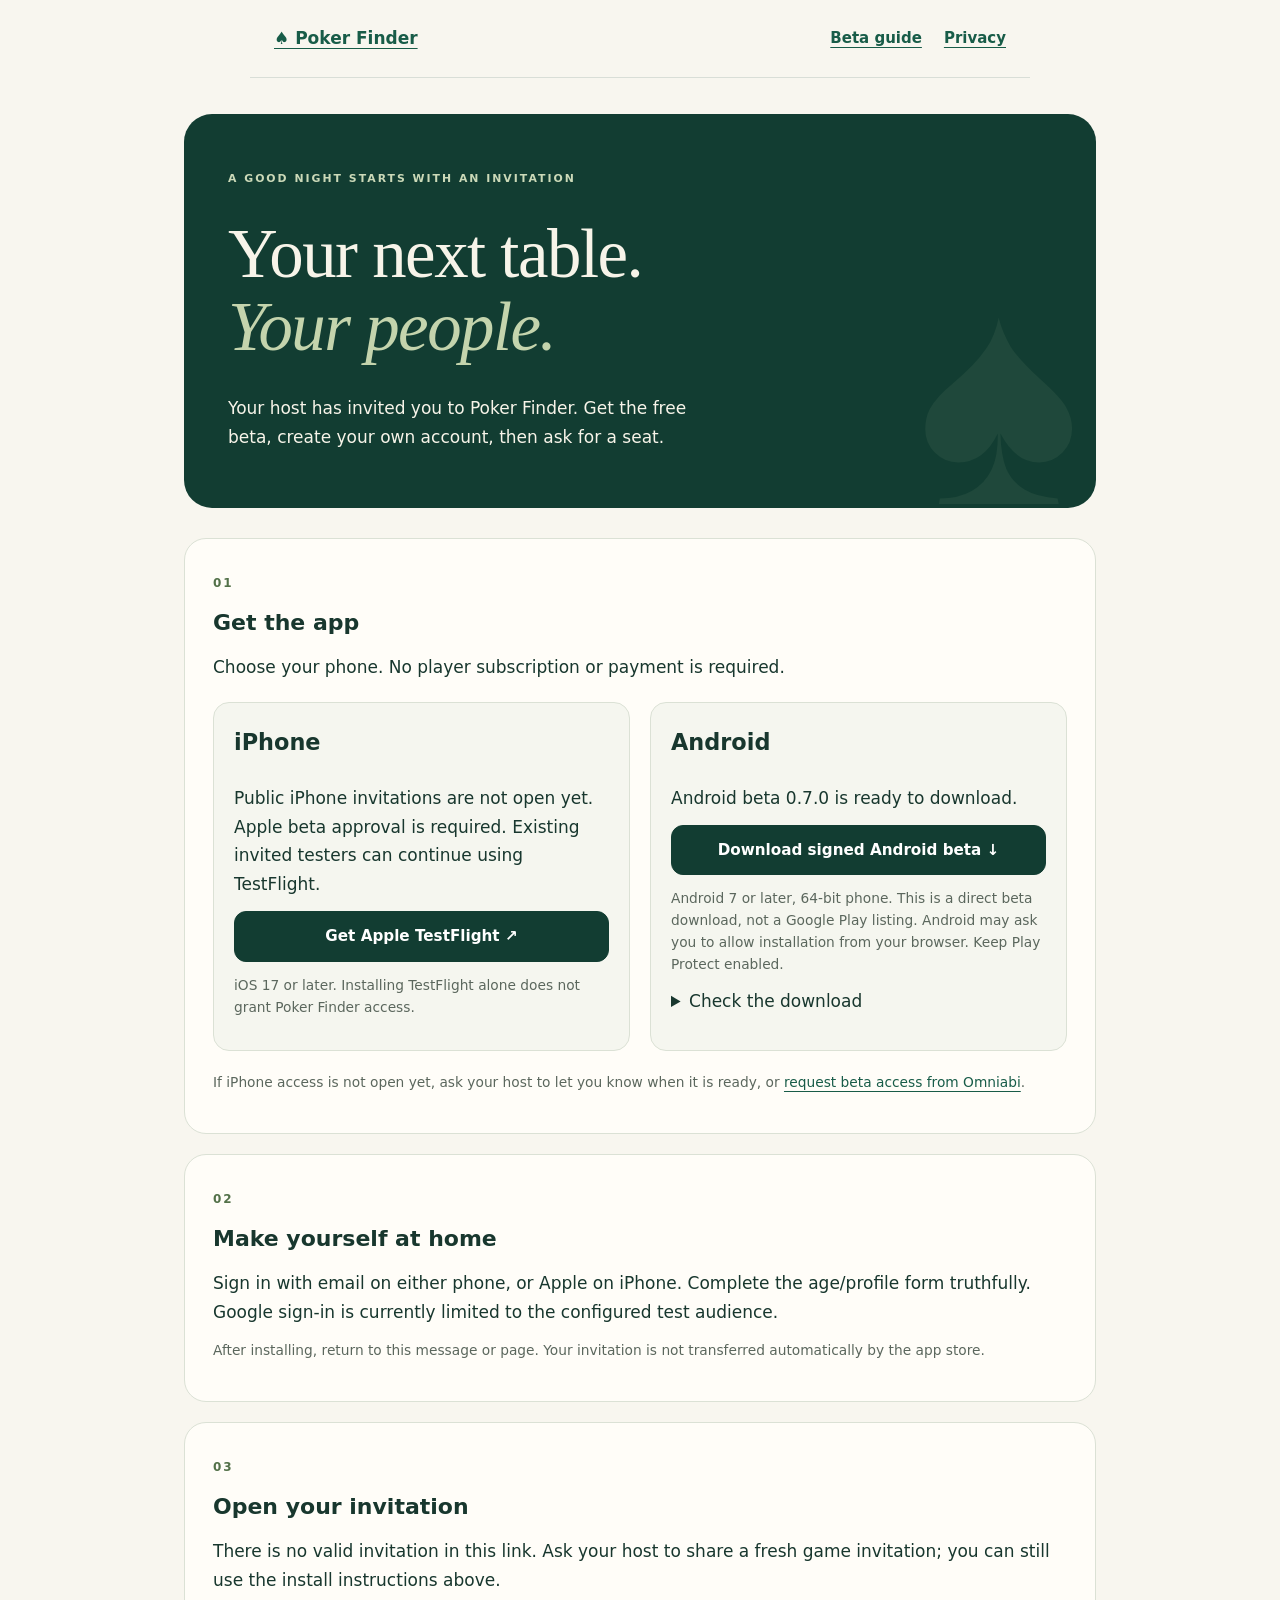
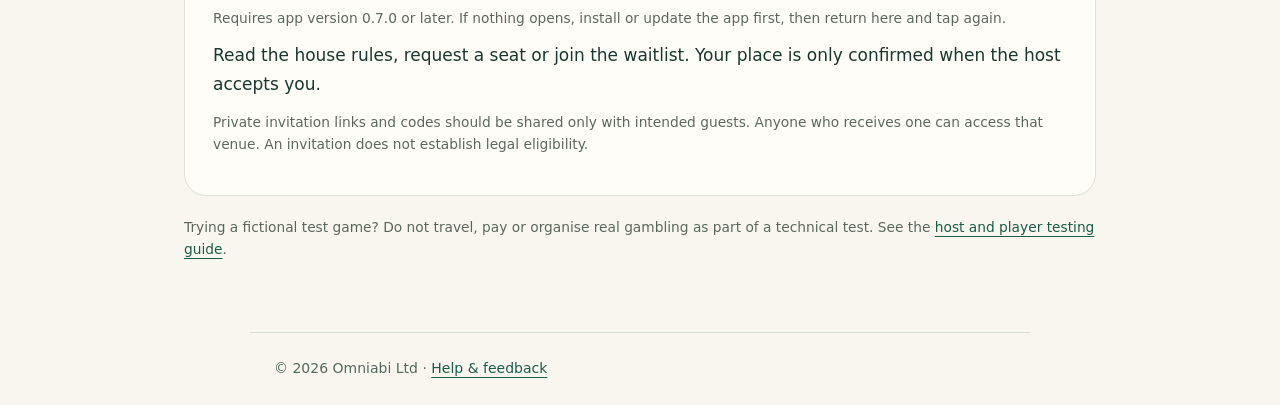
==== join.html @ a79765de "Add install-and-join invitations and signed Android download" ====
<!doctype html>
<html lang="en"><head><meta charset="utf-8"><meta name="viewport" content="width=device-width,initial-scale=1"><meta name="referrer" content="no-referrer"><title>Your seat starts here · Poker Finder</title><link rel="stylesheet" href="style.css"><link rel="stylesheet" href="join.css"><script type="module" src="join.js"></script></head>
<body><header><a href="./">♠ Poker Finder</a><nav><a href="beta.html">Beta guide</a><a href="privacy.html">Privacy</a></nav></header>
<main class="join-main"><section class="join-hero"><p class="eyebrow">A GOOD NIGHT STARTS WITH AN INVITATION</p><h1>Your next table.<br><em>Your people.</em></h1><p>Your host has invited you to Poker Finder. Get the free beta, create your own account, then ask for a seat.</p><span class="hero-spade" aria-hidden="true">♠</span></section>
<section class="join-card"><span class="step">01</span><h2>Get the app</h2><p>Choose your phone. No player subscription or payment is required.</p><div class="platform-grid">
<article><h3>iPhone</h3><p id="ios-status">Checking TestFlight availability…</p><a class="join-button" href="https://testflight.apple.com/" target="_blank" rel="noopener noreferrer">Get Apple TestFlight ↗</a><a id="ios-link" class="join-button secondary" hidden target="_blank" rel="noopener noreferrer">Join the Poker Finder beta ↗</a><p class="small">iOS 17 or later. Installing TestFlight alone does not grant Poker Finder access.</p></article>
<article><h3>Android</h3><p id="android-status">Checking Android download…</p><a id="android-link" class="join-button" hidden rel="noreferrer">Download signed Android beta ↓</a><p class="small">Android 7 or later, 64-bit phone. This is a direct beta download, not a Google Play listing. Android may ask you to allow installation from your browser. Keep Play Protect enabled.</p><details id="android-details" hidden><summary>Check the download</summary><p class="small">Version <span id="android-version"></span> · published by Omniabi.<br>APK SHA-256:</p><code id="android-hash"></code></details></article>
</div><p class="small">If iPhone access is not open yet, ask your host to let you know when it is ready, or <a href="mailto:alex@omniabi.com?subject=Poker%20Finder%20beta%20access">request beta access from Omniabi</a>.</p></section>
<section class="join-card"><span class="step">02</span><h2>Make yourself at home</h2><p>Sign in with email on either phone, or Apple on iPhone. Complete the age/profile form truthfully. Google sign-in is currently limited to the configured test audience.</p><p class="small">After installing, return to this message or page. Your invitation is not transferred automatically by the app store.</p></section>
<section class="join-card" id="invitation"><span class="step">03</span><h2>Open your invitation</h2><p id="invite-status" role="status">Checking your host’s invitation…</p><a id="open-invite" class="join-button" hidden>Open invitation in Poker Finder →</a><p class="small">Requires app version 0.7.0 or later. If nothing opens, install or update the app first, then return here and tap again.</p><div id="manual-invite" hidden><p>Or paste this code into <strong>Venues → Have a private invitation?</strong></p><input id="venue-code" readonly aria-label="Private venue invitation code"><button id="copy-code" class="join-button secondary" type="button">Copy venue code</button><p id="copy-status" role="status"></p></div><p>Read the house rules, request a seat or join the waitlist. Your place is only confirmed when the host accepts you.</p><p class="small">Private invitation links and codes should be shared only with intended guests. Anyone who receives one can access that venue. An invitation does not establish legal eligibility.</p></section>
<p class="small">Trying a fictional test game? Do not travel, pay or organise real gambling as part of a technical test. See the <a href="beta.html">host and player testing guide</a>.</p></main><footer>© 2026 Omniabi Ltd · <a href="mailto:alex@omniabi.com">Help &amp; feedback</a></footer></body></html>
---- style.css ----
*{box-sizing:border-box}body{margin:0;background:#f8f6ef;color:#18372e;font:17px/1.7 system-ui,-apple-system,sans-serif}header,main,footer{max-width:780px;margin:auto;padding:24px}header{display:flex;justify-content:space-between;align-items:center;border-bottom:1px solid #d9ded7;gap:20px}header a{font-weight:700}a{color:#185c48;text-underline-offset:4px}nav{display:flex;gap:22px;font-size:15px}h1{font-size:clamp(32px,6vw,48px);line-height:1.15;letter-spacing:-1px;margin:30px 0}h2{font-size:22px;margin:36px 0 10px}p{margin:12px 0}footer{font-size:14px;border-top:1px solid #d9ded7;margin-top:36px;color:#52695f}.eyebrow{font-size:13px;font-weight:700;letter-spacing:2px;text-transform:uppercase}.card{padding:24px;border:1px solid #d9ded7;border-radius:18px;margin:28px 0;background:white}:focus-visible{outline:3px solid #b9792a;outline-offset:4px}@media(max-width:480px){header{align-items:flex-start;flex-direction:column}main{padding-top:12px}}
---- join.css ----
.join-main{max-width:960px}.join-hero{position:relative;overflow:hidden;background:#123d32;color:#f7f4e9;border-radius:28px;padding:44px;margin:12px 0 30px}.join-hero .eyebrow{color:#cbd9b8;font-size:.68rem;letter-spacing:2px}.join-hero h1{font:clamp(2.6rem,7vw,4.3rem)/1.06 Georgia,serif;letter-spacing:-1.5px;position:relative;z-index:1}.join-hero em{color:#c4d4ad;font-weight:normal}.join-hero p{max-width:500px;position:relative;z-index:1}.hero-spade{position:absolute;right:15px;bottom:-70px;font:310px Georgia,serif;color:#d6e6bf10}.join-card{background:#fffdf8;border:1px solid #dbe1d5;border-radius:22px;padding:28px;margin:20px 0}.join-card h2{margin:8px 0 12px}.step{color:#537149;font-size:.75rem;font-weight:700;letter-spacing:2px}.platform-grid{display:grid;grid-template-columns:1fr 1fr;gap:20px;margin:20px 0}.platform-grid article{border:1px solid #dbe1d5;border-radius:16px;padding:20px;background:#f5f6ef}.platform-grid h3{font-size:1.4rem;margin-top:0}.join-button{display:block;text-align:center;padding:14px 18px;border:1px solid #123d32;border-radius:12px;background:#123d32;color:#fff!important;text-decoration:none;font:600 .95rem/1.35 system-ui;margin:12px 0;cursor:pointer}.join-button.secondary{background:transparent;color:#123d32!important}.join-button:focus-visible,input:focus-visible{outline:3px solid #81a75f;outline-offset:3px}.join-button:hover{filter:brightness(1.1)}.small{font-size:.86rem;line-height:1.6;color:#5b675d}code{display:block;overflow-wrap:anywhere;font-size:.7rem}#venue-code{box-sizing:border-box;width:100%;padding:14px;border:1px solid #c4cdbf;border-radius:10px;font: .87rem ui-monospace,monospace;background:#fff}#manual-invite{margin-top:24px} [hidden]{display:none!important}@media(max-width:650px){.platform-grid{grid-template-columns:1fr}.join-hero{padding:28px}.join-card{padding:22px}.join-main{padding-left:16px;padding-right:16px}}
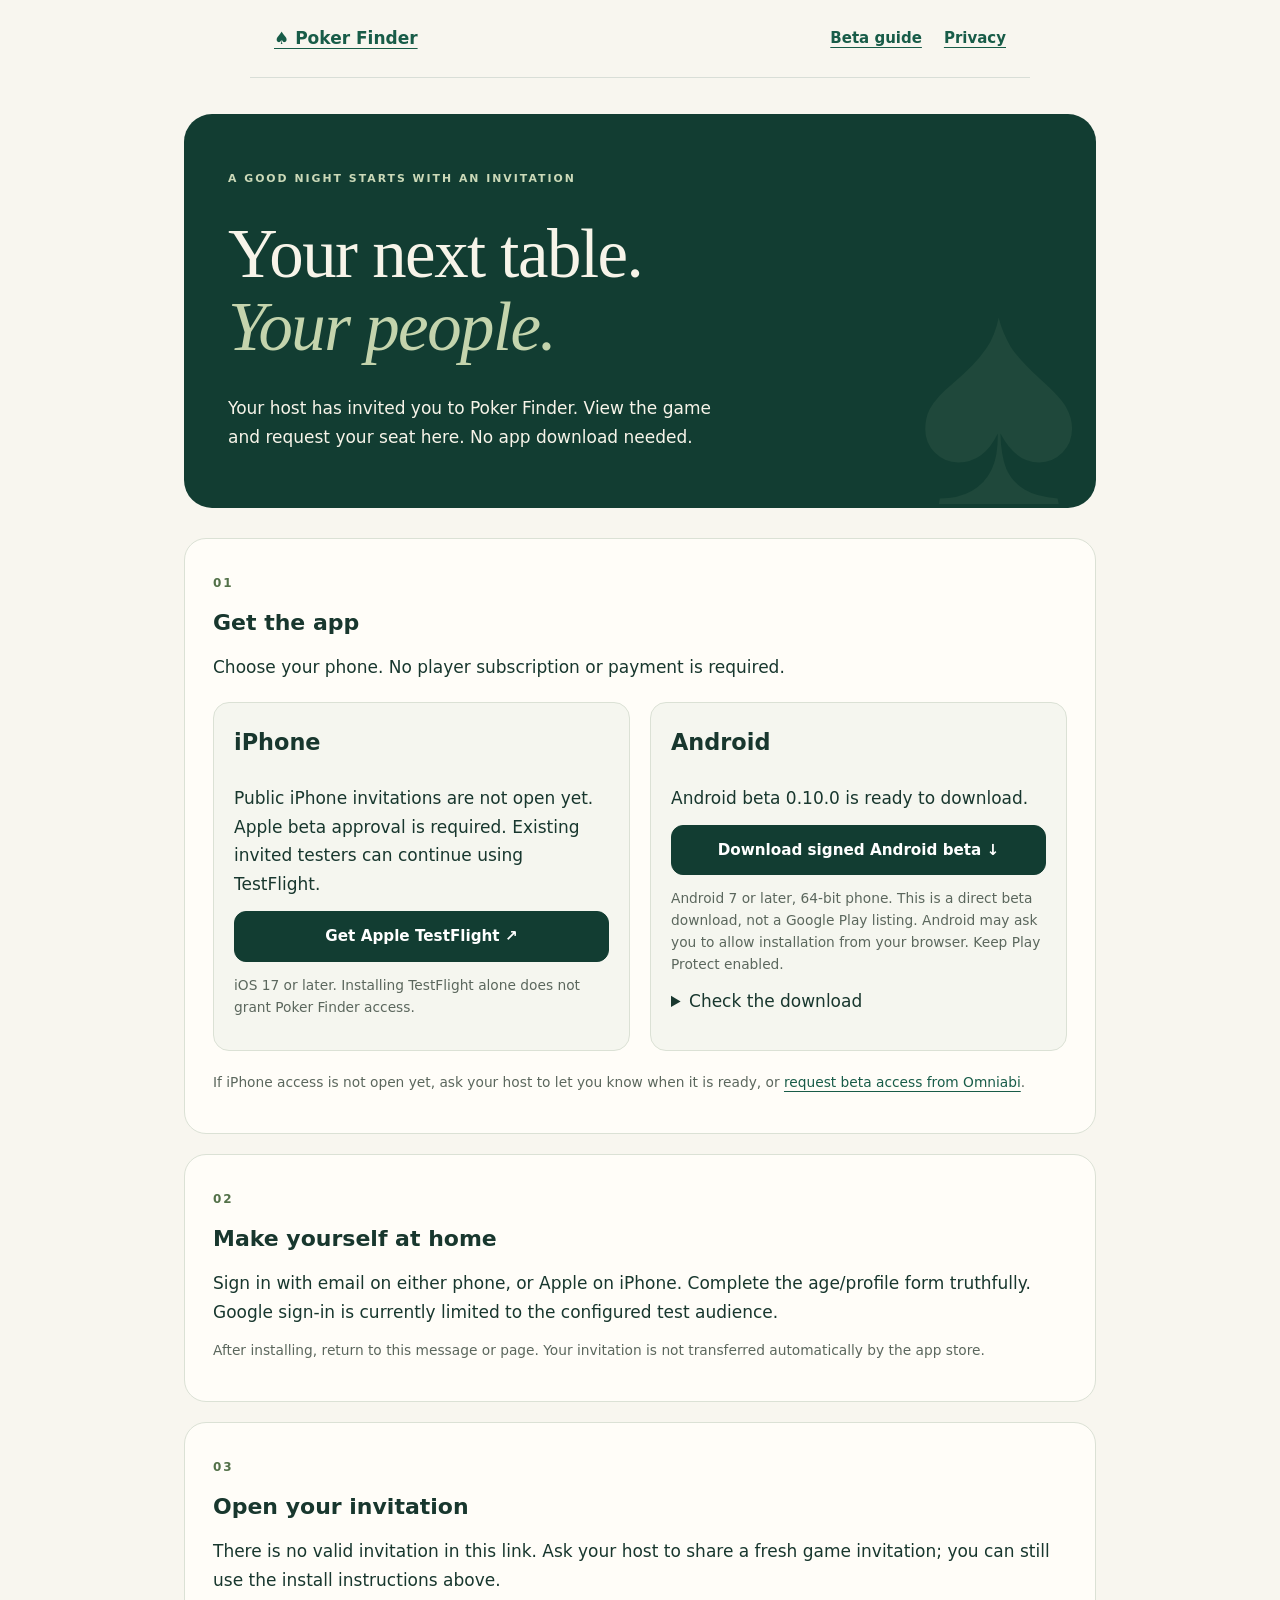
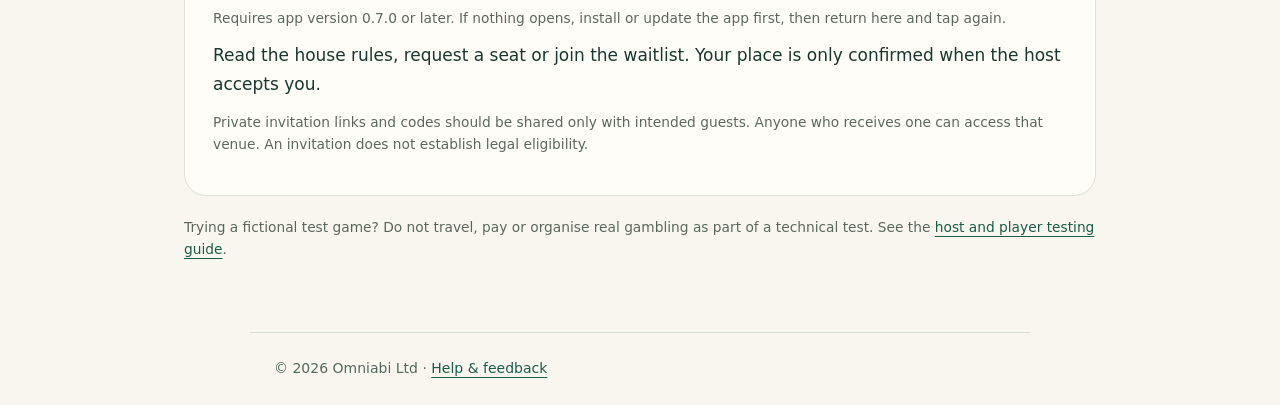
==== commit db442458: "Let invited players view games and request seats in browser" ====
--- a/join.html
+++ b/join.html
@@ -1,7 +1,14 @@
 <!doctype html>
-<html lang="en"><head><meta charset="utf-8"><meta name="viewport" content="width=device-width,initial-scale=1"><meta name="referrer" content="no-referrer"><title>Your seat starts here · Poker Finder</title><link rel="stylesheet" href="style.css"><link rel="stylesheet" href="join.css"><script type="module" src="join.js"></script></head>
+<html lang="en"><head><meta charset="utf-8"><meta name="viewport" content="width=device-width,initial-scale=1"><meta name="referrer" content="no-referrer"><title>Your seat starts here · Poker Finder</title><link rel="stylesheet" href="style.css"><link rel="stylesheet" href="join.css"><script type="module" src="join.js"></script><script type="module" src="seat-request.mjs"></script></head>
 <body><header><a href="./">♠ Poker Finder</a><nav><a href="beta.html">Beta guide</a><a href="privacy.html">Privacy</a></nav></header>
-<main class="join-main"><section class="join-hero"><p class="eyebrow">A GOOD NIGHT STARTS WITH AN INVITATION</p><h1>Your next table.<br><em>Your people.</em></h1><p>Your host has invited you to Poker Finder. Get the free beta, create your own account, then ask for a seat.</p><span class="hero-spade" aria-hidden="true">♠</span></section>
+<main class="join-main"><section class="join-hero"><p class="eyebrow">A GOOD NIGHT STARTS WITH AN INVITATION</p><h1>Your next table.<br><em>Your people.</em></h1><p>Your host has invited you to Poker Finder. View the game and request your seat here. No app download needed.</p><span class="hero-spade" aria-hidden="true">♠</span></section>
+<section class="join-card" id="web-game" hidden><p class="eyebrow">YOUR INVITATION</p><h2 id="web-title">Your game invitation</h2><p id="web-details"></p><p id="web-status" role="status" aria-live="polite"></p>
+<form id="web-auth"><fieldset><h3>Sign in to request a seat</h3><p>Use your Poker Finder account, or create one below. Apple-only accounts can continue in the app.</p><label>Email<input id="web-email" type="email" autocomplete="email" required maxlength="254"></label><label>Password<input id="web-password" type="password" autocomplete="current-password" required minlength="8"></label><button class="join-button" value="signin">Sign in</button><button class="join-button secondary" value="signup">Create account</button><p class="small">New accounts require email confirmation. <a href="privacy.html">How we use your data</a></p></fieldset></form>
+<div id="web-account" hidden><p id="web-signed-in"></p><button id="web-signout" type="button" class="join-button secondary">Sign out</button></div>
+<form id="web-profile" hidden><fieldset><h3>Your player profile</h3><label>Player name<input id="web-name" required maxlength="80" autocomplete="nickname"></label><label>Date of birth<input id="web-dob" type="date" required autocomplete="bday"></label><label>Country<select id="web-country"><option value="GB">United Kingdom</option><option value="IE">Ireland</option></select></label><label class="web-check"><input id="web-age" type="checkbox" required> I am 18 or older, these details are truthful, and I meet the legal age requirements where I live.</label><button class="join-button">Save player profile</button></fieldset></form>
+<button id="web-open" type="button" class="join-button" hidden>Accept invitation &amp; view game</button>
+<form id="web-request" hidden><fieldset><p id="web-request-status" role="status"></p><div id="web-rules-section" hidden><h3>Venue rules</h3><p id="web-rules" class="preserve-lines"></p><label>How were you introduced?<select id="web-referral"><option value="">Choose…</option><option value="host">Invited by the host</option><option value="friend">Referred by a friend</option><option value="club">Club / venue member</option><option id="web-discovery" value="discovery">Found a listed venue</option></select></label><label class="web-check"><input id="web-rules-accept" type="checkbox"> I have read the venue’s house rules and access conditions. I will give truthful information about how I was introduced, meet the applicable age and admission requirements, and follow lawful venue rules. A seat request is subject to the host’s confirmation. I will not attend or participate if I know the activity is unlawful.</label></div><button id="web-request-button" class="join-button">Request a seat</button><button id="web-refresh" type="button" class="join-button secondary">Refresh my request</button><button id="web-cancel" type="button" class="join-button secondary" hidden>Cancel my request…</button><div id="web-cancel-confirm" hidden><p>Cancel your request and release any confirmed seat?</p><button type="button" id="web-keep">Keep it</button><button type="button" id="web-cancel-yes">Cancel request</button></div></fieldset></form>
+</section>
 <section class="join-card"><span class="step">01</span><h2>Get the app</h2><p>Choose your phone. No player subscription or payment is required.</p><div class="platform-grid">
 <article><h3>iPhone</h3><p id="ios-status">Checking TestFlight availability…</p><a class="join-button" href="https://testflight.apple.com/" target="_blank" rel="noopener noreferrer">Get Apple TestFlight ↗</a><a id="ios-link" class="join-button secondary" hidden target="_blank" rel="noopener noreferrer">Join the Poker Finder beta ↗</a><p class="small">iOS 17 or later. Installing TestFlight alone does not grant Poker Finder access.</p></article>
 <article><h3>Android</h3><p id="android-status">Checking Android download…</p><a id="android-link" class="join-button" hidden rel="noreferrer">Download signed Android beta ↓</a><p class="small">Android 7 or later, 64-bit phone. This is a direct beta download, not a Google Play listing. Android may ask you to allow installation from your browser. Keep Play Protect enabled.</p><details id="android-details" hidden><summary>Check the download</summary><p class="small">Version <span id="android-version"></span> · published by Omniabi.<br>APK SHA-256:</p><code id="android-hash"></code></details></article>
--- a/join.css
+++ b/join.css
@@ -1 +1,3 @@
 .join-main{max-width:960px}.join-hero{position:relative;overflow:hidden;background:#123d32;color:#f7f4e9;border-radius:28px;padding:44px;margin:12px 0 30px}.join-hero .eyebrow{color:#cbd9b8;font-size:.68rem;letter-spacing:2px}.join-hero h1{font:clamp(2.6rem,7vw,4.3rem)/1.06 Georgia,serif;letter-spacing:-1.5px;position:relative;z-index:1}.join-hero em{color:#c4d4ad;font-weight:normal}.join-hero p{max-width:500px;position:relative;z-index:1}.hero-spade{position:absolute;right:15px;bottom:-70px;font:310px Georgia,serif;color:#d6e6bf10}.join-card{background:#fffdf8;border:1px solid #dbe1d5;border-radius:22px;padding:28px;margin:20px 0}.join-card h2{margin:8px 0 12px}.step{color:#537149;font-size:.75rem;font-weight:700;letter-spacing:2px}.platform-grid{display:grid;grid-template-columns:1fr 1fr;gap:20px;margin:20px 0}.platform-grid article{border:1px solid #dbe1d5;border-radius:16px;padding:20px;background:#f5f6ef}.platform-grid h3{font-size:1.4rem;margin-top:0}.join-button{display:block;text-align:center;padding:14px 18px;border:1px solid #123d32;border-radius:12px;background:#123d32;color:#fff!important;text-decoration:none;font:600 .95rem/1.35 system-ui;margin:12px 0;cursor:pointer}.join-button.secondary{background:transparent;color:#123d32!important}.join-button:focus-visible,input:focus-visible{outline:3px solid #81a75f;outline-offset:3px}.join-button:hover{filter:brightness(1.1)}.small{font-size:.86rem;line-height:1.6;color:#5b675d}code{display:block;overflow-wrap:anywhere;font-size:.7rem}#venue-code{box-sizing:border-box;width:100%;padding:14px;border:1px solid #c4cdbf;border-radius:10px;font: .87rem ui-monospace,monospace;background:#fff}#manual-invite{margin-top:24px} [hidden]{display:none!important}@media(max-width:650px){.platform-grid{grid-template-columns:1fr}.join-hero{padding:28px}.join-card{padding:22px}.join-main{padding-left:16px;padding-right:16px}}
+
+#web-game fieldset{border:0;padding:0;min-width:0}#web-game label{display:block;font-weight:600;margin:16px 0}#web-game input:not([type=checkbox]),#web-game select{display:block;width:100%;box-sizing:border-box;padding:13px;margin-top:7px;border:1px solid #aabbac;border-radius:10px;font:inherit;background:white;color:#123d32}#web-game .web-check{font-size:.9rem;font-weight:400;line-height:1.6}#web-game button{width:100%}#web-status{font-weight:600}.preserve-lines{white-space:pre-line}#web-game fieldset:disabled{opacity:.65}
